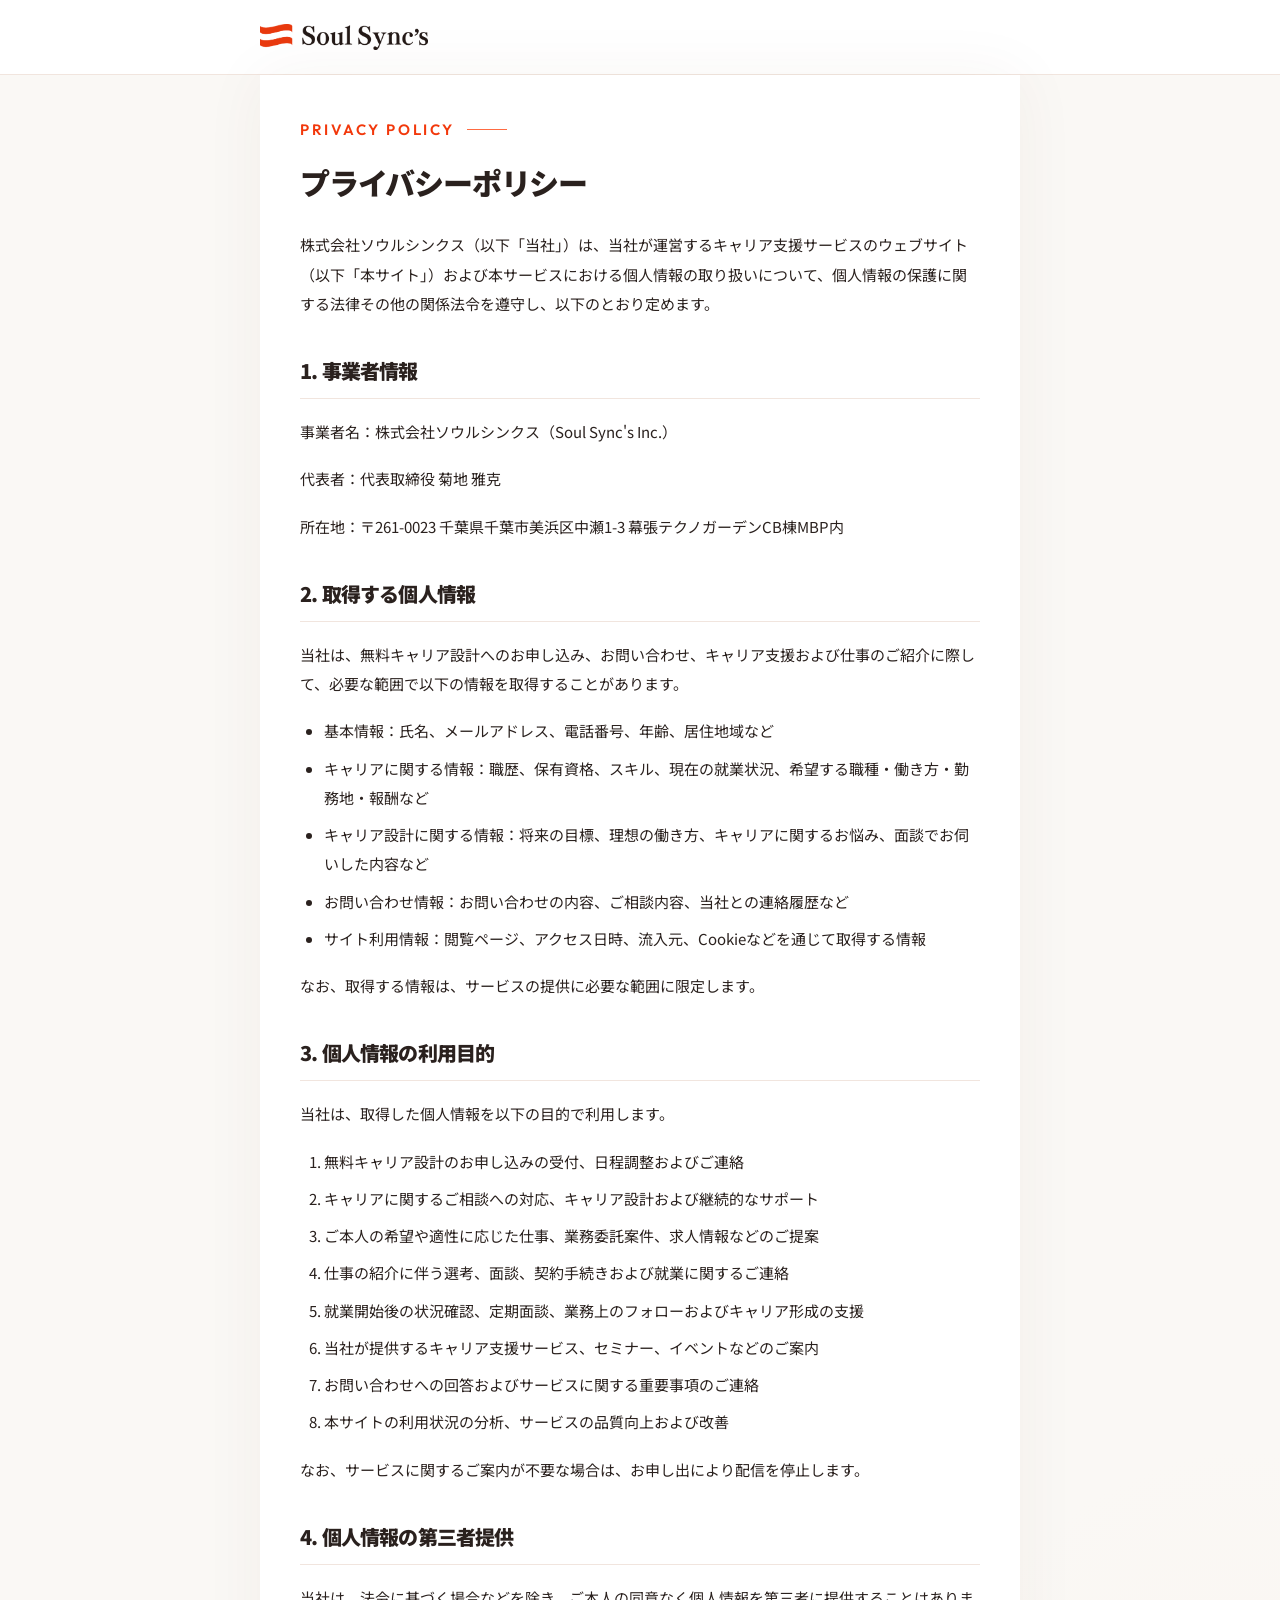
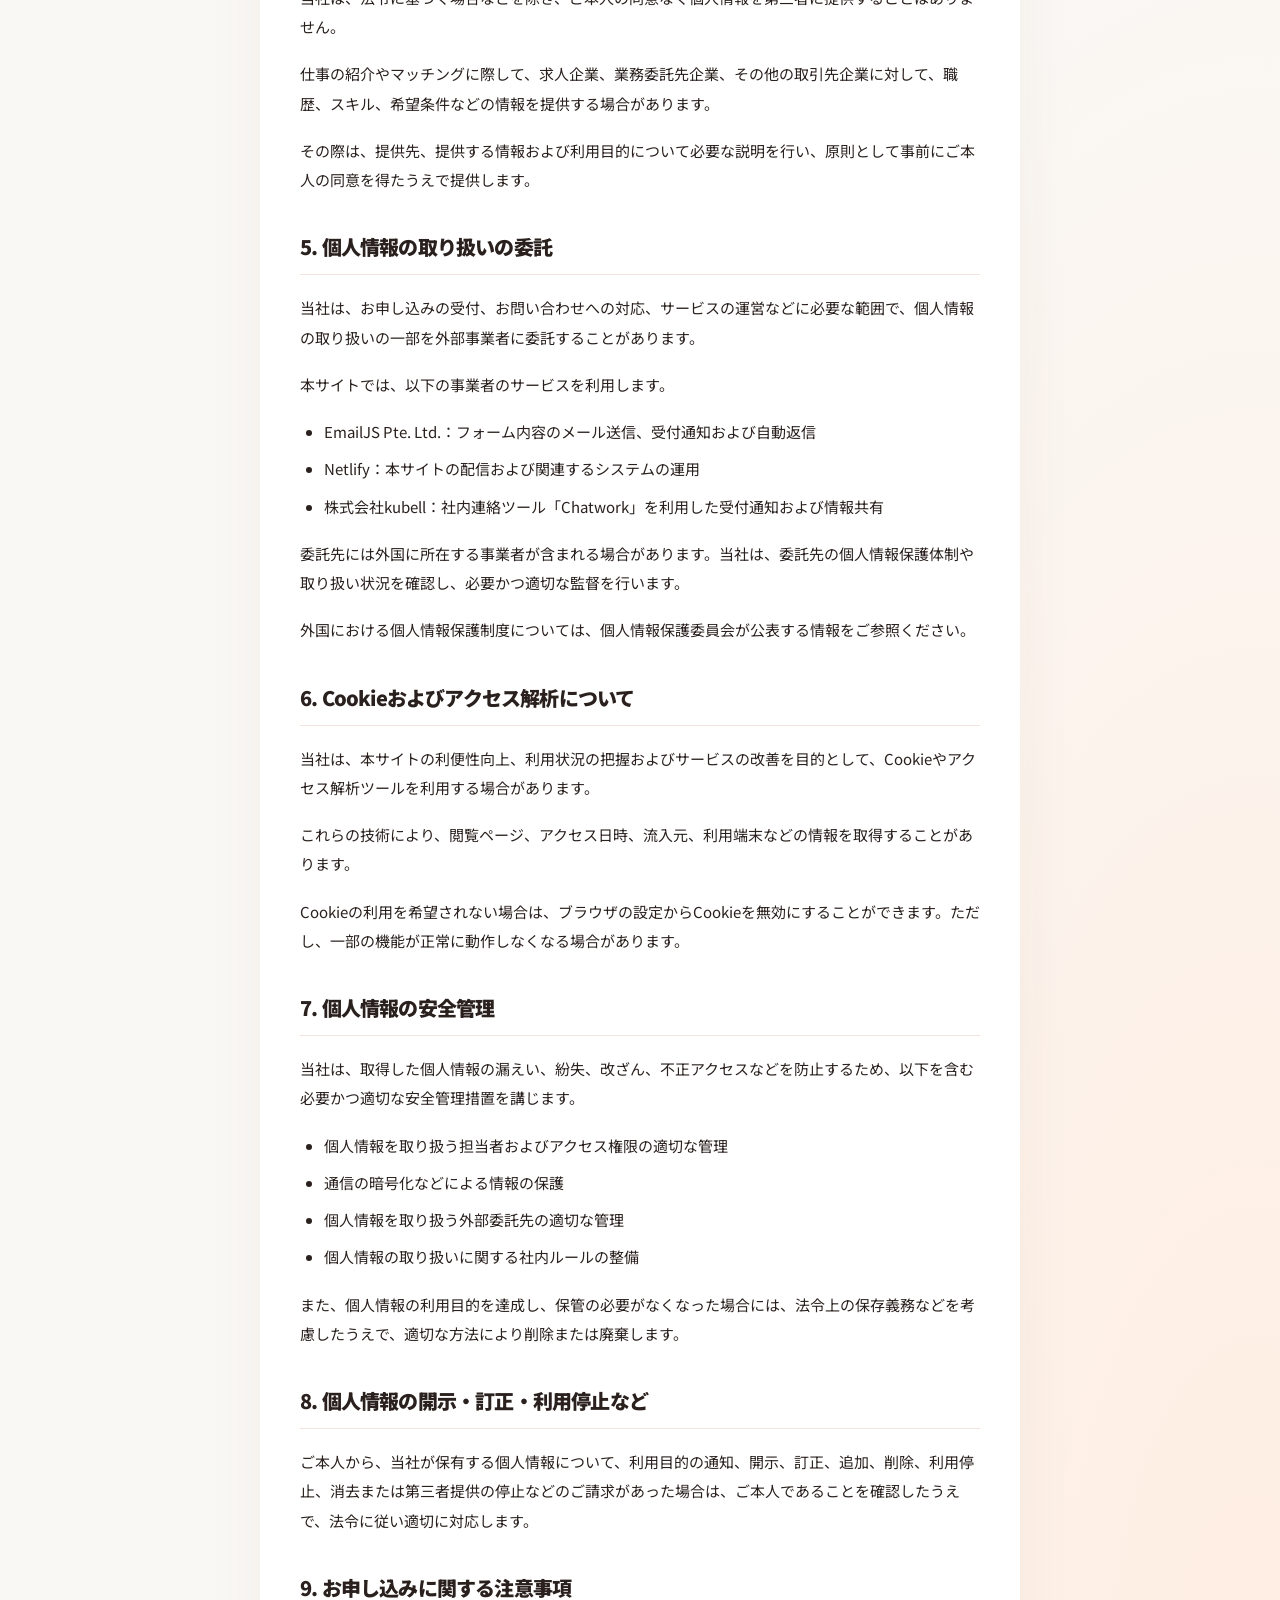
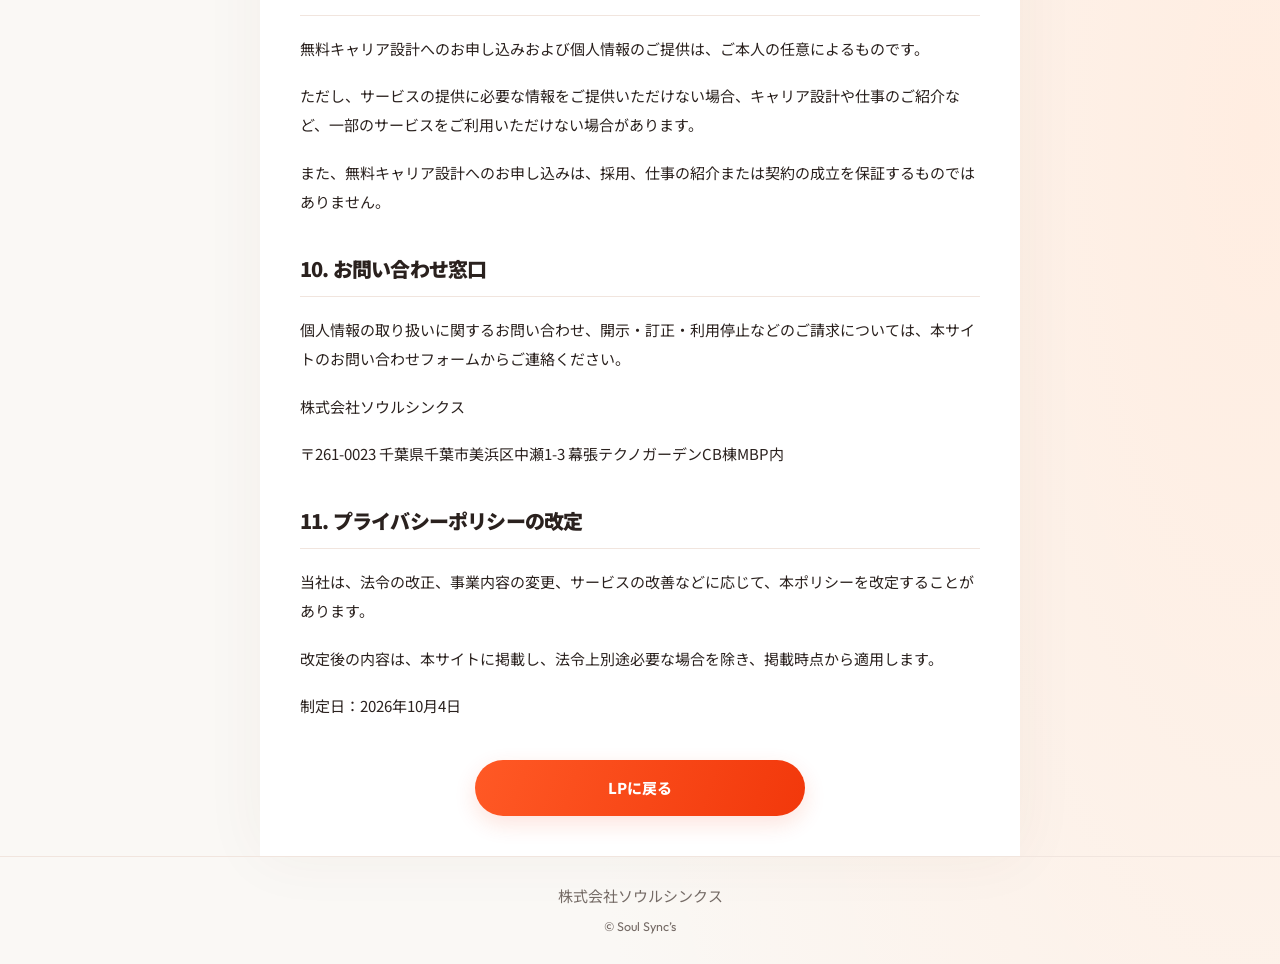
==== privacy-policy/index.html @ d0297e8c "Add files via upload" ====
<!doctype html>
<html lang="ja">
<head>
<meta charset="utf-8">
<meta name="viewport" content="width=device-width,initial-scale=1">
<title>プライバシーポリシー | Soul Sync’s ソウルシンクス</title>
<meta name="description" content="株式会社ソウルシンクスのキャリア支援サービスにおける個人情報の取得、利用目的、安全管理、お問い合わせ窓口について。">
<link rel="icon" href="/assets/favicon/favicon.svg" type="image/svg+xml">
<link rel="preconnect" href="https://fonts.googleapis.com">
<link rel="preconnect" href="https://fonts.gstatic.com" crossorigin>
<link href="https://fonts.googleapis.com/css2?family=Noto+Sans+JP:wght@400;500;600;700;800;900&family=Outfit:wght@400;500;600;700&display=swap" rel="stylesheet">
<link rel="stylesheet" href="/css/style.css">
<link rel="stylesheet" href="/css/privacy-policy.css">
</head>
<body class="privacy-page">
<header class="privacy-header"><a href="/" aria-label="Soul Sync’s トップ"><img src="/assets/images/logo/soul-syncs.png" width="1024" height="161" alt="Soul Sync’s" class="logo"></a></header>
<main class="privacy-content">
<p class="section-label">PRIVACY POLICY</p>
<h1>プライバシーポリシー</h1>
<p>株式会社ソウルシンクス（以下「当社」）は、当社が運営するキャリア支援サービスのウェブサイト（以下「本サイト」）および本サービスにおける個人情報の取り扱いについて、個人情報の保護に関する法律その他の関係法令を遵守し、以下のとおり定めます。</p>
<section><h2>1. 事業者情報</h2>
<p>事業者名：株式会社ソウルシンクス（Soul Sync's Inc.）</p>
<p>代表者：代表取締役 菊地 雅克</p>
<p>所在地：〒261-0023 千葉県千葉市美浜区中瀬1-3 幕張テクノガーデンCB棟MBP内</p></section>
<section><h2>2. 取得する個人情報</h2>
<p>当社は、無料キャリア設計へのお申し込み、お問い合わせ、キャリア支援および仕事のご紹介に際して、必要な範囲で以下の情報を取得することがあります。</p>
<ul>
<li>基本情報：氏名、メールアドレス、電話番号、年齢、居住地域など</li>
<li>キャリアに関する情報：職歴、保有資格、スキル、現在の就業状況、希望する職種・働き方・勤務地・報酬など</li>
<li>キャリア設計に関する情報：将来の目標、理想の働き方、キャリアに関するお悩み、面談でお伺いした内容など</li>
<li>お問い合わせ情報：お問い合わせの内容、ご相談内容、当社との連絡履歴など</li>
<li>サイト利用情報：閲覧ページ、アクセス日時、流入元、Cookieなどを通じて取得する情報</li>
</ul>
<p>なお、取得する情報は、サービスの提供に必要な範囲に限定します。</p></section>
<section><h2>3. 個人情報の利用目的</h2>
<p>当社は、取得した個人情報を以下の目的で利用します。</p>
<ol>
<li>無料キャリア設計のお申し込みの受付、日程調整およびご連絡</li>
<li>キャリアに関するご相談への対応、キャリア設計および継続的なサポート</li>
<li>ご本人の希望や適性に応じた仕事、業務委託案件、求人情報などのご提案</li>
<li>仕事の紹介に伴う選考、面談、契約手続きおよび就業に関するご連絡</li>
<li>就業開始後の状況確認、定期面談、業務上のフォローおよびキャリア形成の支援</li>
<li>当社が提供するキャリア支援サービス、セミナー、イベントなどのご案内</li>
<li>お問い合わせへの回答およびサービスに関する重要事項のご連絡</li>
<li>本サイトの利用状況の分析、サービスの品質向上および改善</li>
</ol>
<p>なお、サービスに関するご案内が不要な場合は、お申し出により配信を停止します。</p></section>
<section><h2>4. 個人情報の第三者提供</h2>
<p>当社は、法令に基づく場合などを除き、ご本人の同意なく個人情報を第三者に提供することはありません。</p>
<p>仕事の紹介やマッチングに際して、求人企業、業務委託先企業、その他の取引先企業に対して、職歴、スキル、希望条件などの情報を提供する場合があります。</p>
<p>その際は、提供先、提供する情報および利用目的について必要な説明を行い、原則として事前にご本人の同意を得たうえで提供します。</p></section>
<section><h2>5. 個人情報の取り扱いの委託</h2>
<p>当社は、お申し込みの受付、お問い合わせへの対応、サービスの運営などに必要な範囲で、個人情報の取り扱いの一部を外部事業者に委託することがあります。</p>
<p>本サイトでは、以下の事業者のサービスを利用します。</p>
<ul>
<li>EmailJS Pte. Ltd.：フォーム内容のメール送信、受付通知および自動返信</li>
<li>Netlify：本サイトの配信および関連するシステムの運用</li>
<li>株式会社kubell：社内連絡ツール「Chatwork」を利用した受付通知および情報共有</li>
</ul>
<p>委託先には外国に所在する事業者が含まれる場合があります。当社は、委託先の個人情報保護体制や取り扱い状況を確認し、必要かつ適切な監督を行います。</p>
<p>外国における個人情報保護制度については、個人情報保護委員会が公表する情報をご参照ください。</p></section>
<section><h2>6. Cookieおよびアクセス解析について</h2>
<p>当社は、本サイトの利便性向上、利用状況の把握およびサービスの改善を目的として、Cookieやアクセス解析ツールを利用する場合があります。</p>
<p>これらの技術により、閲覧ページ、アクセス日時、流入元、利用端末などの情報を取得することがあります。</p>
<p>Cookieの利用を希望されない場合は、ブラウザの設定からCookieを無効にすることができます。ただし、一部の機能が正常に動作しなくなる場合があります。</p></section>
<section><h2>7. 個人情報の安全管理</h2>
<p>当社は、取得した個人情報の漏えい、紛失、改ざん、不正アクセスなどを防止するため、以下を含む必要かつ適切な安全管理措置を講じます。</p>
<ul>
<li>個人情報を取り扱う担当者およびアクセス権限の適切な管理</li>
<li>通信の暗号化などによる情報の保護</li>
<li>個人情報を取り扱う外部委託先の適切な管理</li>
<li>個人情報の取り扱いに関する社内ルールの整備</li>
</ul>
<p>また、個人情報の利用目的を達成し、保管の必要がなくなった場合には、法令上の保存義務などを考慮したうえで、適切な方法により削除または廃棄します。</p></section>
<section><h2>8. 個人情報の開示・訂正・利用停止など</h2>
<p>ご本人から、当社が保有する個人情報について、利用目的の通知、開示、訂正、追加、削除、利用停止、消去または第三者提供の停止などのご請求があった場合は、ご本人であることを確認したうえで、法令に従い適切に対応します。</p></section>
<section><h2>9. お申し込みに関する注意事項</h2>
<p>無料キャリア設計へのお申し込みおよび個人情報のご提供は、ご本人の任意によるものです。</p>
<p>ただし、サービスの提供に必要な情報をご提供いただけない場合、キャリア設計や仕事のご紹介など、一部のサービスをご利用いただけない場合があります。</p>
<p>また、無料キャリア設計へのお申し込みは、採用、仕事の紹介または契約の成立を保証するものではありません。</p></section>
<section><h2>10. お問い合わせ窓口</h2>
<p>個人情報の取り扱いに関するお問い合わせ、開示・訂正・利用停止などのご請求については、本サイトのお問い合わせフォームからご連絡ください。</p>
<p>株式会社ソウルシンクス</p>
<p>〒261-0023 千葉県千葉市美浜区中瀬1-3 幕張テクノガーデンCB棟MBP内</p></section>
<section><h2>11. プライバシーポリシーの改定</h2>
<p>当社は、法令の改正、事業内容の変更、サービスの改善などに応じて、本ポリシーを改定することがあります。</p>
<p>改定後の内容は、本サイトに掲載し、法令上別途必要な場合を除き、掲載時点から適用します。</p>
<p>制定日：2026年10月4日</p></section>
<a class="btn btn-primary privacy-home" href="/">LPに戻る</a>
</main>
<footer class="privacy-footer"><p>株式会社ソウルシンクス</p><small>© Soul Sync’s</small></footer>
</body>
</html>
---- css/style.css ----
:root{--color-primary:#f2380b;--color-secondary:#ff6b42;--color-accent:#fff0e8;--color-background:#faf8f5;--color-surface:#fff;--color-text-primary:#2a211e;--color-text-secondary:#746a65;--color-border:#f1e5de;--radius:22px;--radius-small:10px;--shadow:0 6px 24px #713c2410;--space:24px;--container-width:430px;--header-height:64px}*{box-sizing:border-box}html{scroll-behavior:smooth;scroll-padding-top:calc(var(--header-height) + 16px)}body{margin:0;background:var(--color-background);color:var(--color-text-primary);font:15px/1.95 'Noto Sans JP',sans-serif}img{max-width:100%;height:auto;display:block}button,input,select,textarea{font:inherit}button,a,input,select,textarea{-webkit-tap-highlight-color:transparent}a{color:inherit}button{cursor:pointer}button:disabled{cursor:wait;opacity:.65}h1,h2,h3,p{margin:0}p+p{margin-top:18px}h1,h2,h3{line-height:1.55;font-weight:900;letter-spacing:-.04em}em{font-style:normal;color:var(--color-primary)}:focus-visible{outline:3px solid #2463a0;outline-offset:4px}[hidden]{display:none!important}.header{height:var(--header-height);position:sticky;top:0;z-index:20;background:#ffffffed;backdrop-filter:blur(12px);border-bottom:1px solid var(--color-border);display:flex;align-items:center;justify-content:space-between;padding:0 24px;gap:16px}.logo{width:168px;height:auto}.header-cta{display:none;text-decoration:none;font-size:14px;font-weight:700;color:var(--color-primary)}.menu-toggle{width:44px;height:44px;background:transparent;border:0;display:flex;flex-direction:column;justify-content:center;gap:6px;padding:10px}.menu-toggle span{height:2px;width:24px;background:var(--color-text-primary)}.mobile-nav{position:absolute;top:63px;left:0;right:0;background:white;box-shadow:var(--shadow);max-height:calc(100dvh - 64px);overflow:auto;padding:16px 24px}.mobile-nav a{display:block;padding:9px 0;text-decoration:none;border-bottom:1px solid var(--color-border)}main,.footer{width:100%;max-width:var(--container-width);margin-inline:auto;background:var(--color-surface)}.section{padding:52px var(--space);position:relative;isolation:isolate;overflow:hidden;scroll-margin-top:16px;background:radial-gradient(ellipse at 115% 0%,#ffe9db 0,transparent 38%),radial-gradient(ellipse at -20% 100%,#ffede0 0,transparent 35%),#fffdfb}.section:nth-child(even){background:radial-gradient(ellipse at 115% 90%,#ffe5d3 0,transparent 35%),#fffdfb}.section-label{font:600 11px/1.4 'Outfit',sans-serif;letter-spacing:.17em;color:var(--color-primary);display:flex;align-items:center;gap:12px;margin-bottom:14px}.section-label:after{content:'';width:40px;height:1px;background:var(--color-secondary)}.section-heading{font-size:28px;margin-bottom:22px}.hero{padding-top:34px}h1{font-size:36px;line-height:1.5;position:relative;z-index:1;margin-bottom:20px}.hero .mascot{float:right;width:146px;margin:4px -10px 12px 8px;border-radius:70px;mix-blend-mode:multiply}.hero-lead{font-size:16px;line-height:2.2}.hero .btn{clear:both;margin-top:30px}.mascot{width:160px;mix-blend-mode:multiply;border-radius:80px}.btn{display:flex;align-items:center;justify-content:center;gap:12px;min-height:56px;padding:14px 15px;border-radius:50px;border:0;text-decoration:none;font-weight:800;font-size:15px;line-height:1.6;transition:transform .2s,box-shadow .2s;background:var(--color-accent)}.btn-primary{width:100%;background:linear-gradient(110deg,#ff5925,var(--color-primary));color:white;box-shadow:0 8px 22px #f2380b24}.btn:hover{transform:translateY(-2px);box-shadow:0 10px 25px #f2380b30}.trust{padding:0;list-style:none;display:flex;gap:6px;margin:18px 0 0}.trust li{flex:1;text-align:center;background:#ffffffbd;border:1px solid var(--color-border);border-radius:30px;padding:10px 4px;font-size:10px;line-height:1.7}.card{background:var(--color-surface);border:1px solid var(--color-border);border-radius:var(--radius);box-shadow:var(--shadow);overflow:hidden}.card-grid{display:grid;gap:16px;margin-top:28px}.card-content{padding:22px}.card h3{font-size:19px;margin-bottom:10px}.card p{font-size:14px}.number{font:600 24px 'Outfit',sans-serif;color:var(--color-primary);display:block;margin-bottom:12px}.card-photo{width:100%;aspect-ratio:2.5;object-fit:cover}.problem-grid{display:grid;grid-template-columns:1fr 1fr;gap:12px;margin:24px 0}.problem{padding:16px 12px}.problem p{font-size:13px;line-height:1.85}.icon-circle{display:flex;align-items:center;justify-content:center;border-radius:50%;width:42px;height:42px;background:var(--color-accent);color:var(--color-primary);font:500 25px 'Outfit',sans-serif;margin-bottom:10px}.callout{padding:23px 20px;background:#fff0e8c9;border-radius:var(--radius);margin-top:25px}.callout strong{font-size:21px;display:block;margin:8px 0}.callout h3{font-size:20px;margin-bottom:10px}.center{text-align:center}.values-title{font-size:24px;margin-top:30px}.bullet-list{padding-left:20px;margin:12px 0}.bullet-list li::marker{color:var(--color-primary)}.check-list{list-style:none;padding:0;margin:0}.check-list li{padding:9px 0 9px 25px;position:relative;font-size:13px;border-bottom:1px solid #f5dfd1}.check-list li:before{content:'✓';position:absolute;left:0;color:var(--color-primary);font-weight:bold}.timeline{padding:0;margin:28px 0 0;list-style:none}.timeline li{position:relative;display:grid;grid-template-columns:38px 1fr;gap:10px;margin-bottom:16px}.timeline li:not(:last-child):before{content:'';position:absolute;left:18px;top:36px;bottom:-18px;border-left:2px dotted #ffa986;z-index:-1}.step-number{width:38px;height:38px;border-radius:50%;background:var(--color-primary);color:white;font:600 17px 'Outfit',sans-serif;display:flex;align-items:center;justify-content:center;margin-top:12px}.timeline .card{padding:18px}.timeline h3{font-size:17px}.closing{font-weight:800;text-align:center;font-size:18px;margin-top:28px}.section#community>.mascot{float:right;width:115px;margin:0 -4px 12px 8px}.note{font-size:12px;color:var(--color-text-secondary);line-height:1.9}.section>.note{margin-top:20px}.faq-list{display:grid;gap:12px}.faq-item{background:white;border:1px solid var(--color-border);border-radius:var(--radius);box-shadow:var(--shadow);padding:16px}.faq-toggle{padding:0;width:100%;background:none;border:0;display:grid;grid-template-columns:34px 1fr 20px;gap:10px;text-align:left;align-items:center;color:inherit;font-weight:800;font-size:15px;line-height:1.8}.faq-number{background:var(--color-accent);color:var(--color-primary);border-radius:50%;width:34px;height:34px;display:flex;align-items:center;justify-content:center;font-family:'Outfit',sans-serif}.faq-toggle[aria-expanded=true] .faq-number{background:var(--color-primary);color:white}.faq-sign{font-size:24px;color:var(--color-primary)}.faq-answer{background:#fff6f0;padding:16px;border-radius:12px;margin-top:16px}.faq-answer p{font-size:14px}.final-cta .section-heading{font-size:36px}.final-cta .mascot{width:135px;float:right;margin:0 -6px 10px 10px}.final-cta .btn{clear:both;margin-top:30px}.application .section-heading{text-align:center}.application .section-label{justify-content:center}.form{padding:22px 18px;margin-top:26px}.demo-notice{background:var(--color-accent);padding:10px;font-size:12px;margin-bottom:22px;border-radius:8px}.field{margin-bottom:20px}.field label:not(.consent),.field-label{display:block;font-size:15px;font-weight:700;margin-bottom:8px}.badge{font-size:11px;font-weight:500;background:var(--color-primary);color:white;padding:2px 7px;border-radius:5px;margin-left:9px;vertical-align:middle}input:not([type=checkbox]),select,textarea{display:block;width:100%;padding:12px;border:1px solid #e8cfc1;border-radius:var(--radius-small);background:white;color:var(--color-text-primary);min-height:48px;font-size:17px}textarea{resize:vertical}input::placeholder,textarea::placeholder{color:#8b8886;font-size:14px}[aria-invalid=true]{border-color:#bb2323!important}.field-error{font-size:12px;color:#b21f20;min-height:0;margin-top:5px}.field-error:empty{display:none}.consent{display:flex;align-items:flex-start;gap:10px;font-size:13px}.consent input{width:20px;height:20px;flex-shrink:0;accent-color:var(--color-primary);margin:3px 0}.privacy-link{color:var(--color-primary);text-underline-offset:4px}.form>.note{margin-top:14px}.form-summary{background:#fff0ee;color:#a62020;font-size:13px;padding:12px;margin-bottom:20px;border-radius:8px}#form-status:not(:empty){margin-top:18px;padding:15px;background:var(--color-accent);border-radius:10px;font-size:14px}.footer{text-align:center;padding:32px 24px;border-top:1px solid var(--color-border);font-size:13px}.footer .logo{margin:0 auto 18px;width:160px}.footer a{display:inline-block;margin:12px 0}.footer small{display:block;font-family:'Outfit',sans-serif;color:var(--color-text-secondary)}.side-nav,.side-mascot{display:none}.skip-link{position:fixed;left:10px;top:-100px;z-index:50;background:white;padding:10px}.skip-link:focus{top:10px}dialog{border:1px solid var(--color-border);border-radius:22px;padding:28px;max-width:500px;width:calc(100% - 40px);color:var(--color-text-primary)}dialog::backdrop{background:#2a211e66}dialog h2{font-size:22px;margin-bottom:16px}dialog .btn{margin-top:20px}dialog p{font-size:14px}@media(min-width:768px){main{box-shadow:0 0 60px #5e39190d}.header-cta{display:block;margin-left:auto}.header{padding-inline:36px}}@media(min-width:1200px){.menu-toggle{display:none}.header .logo{width:180px}}@media(prefers-reduced-motion:reduce){html{scroll-behavior:auto}*,*:before,*:after{animation:none!important;transition:none!important}}

/* First view only. The character uses the same asset as the desktop side. */
.hero {
  --hero-title-size: clamp(28px, 9vw, 38px);
  padding-block: 38px 30px;
  background: radial-gradient(ellipse at 95% 0%, #fff0e8 0, transparent 36%),
    radial-gradient(ellipse at 50% 100%, #ffe4c9 0, transparent 42%), #fffdf9;
}
.hero::before, .hero::after {
  content: "";
  position: absolute;
  pointer-events: none;
  z-index: -1;
}
.hero::before {
  width: 64%;
  aspect-ratio: 1;
  top: -16%;
  right: -37%;
  border: 1px solid #ff6b4240;
  border-radius: 45% 55% 35% 65%;
  transform: rotate(-20deg);
}
.hero::after {
  width: 100%;
  height: 85px;
  bottom: 0;
  left: 0;
  background: radial-gradient(circle at 50% 100%, #ffc78580 0 32px, transparent 33px),
    linear-gradient(160deg, transparent 30%, #ffddbd55 31%, transparent 65%);
  border-radius: 50% 50% 0 0;
}
.hero .section-label { font-size:10px; letter-spacing: .13em; margin-bottom: 20px; }
.hero .hero-main { position: relative; padding: 0; }
.hero .main-heading {
  margin: 0 0 26px;
  font-size:clamp(29px, 8.2vw, 36px);
  line-height: 1.55;
  font-weight: 800;
  letter-spacing: -.045em;
}
.hero .hero-heading-line { display: flex; align-items: baseline; white-space: nowrap; }
.hero .hero-heading-accent {
  position: relative;
  isolation: isolate;
  color: var(--color-primary);
  font-size:var(--hero-title-size);
  font-weight: 800;
}
.hero .hero-heading-accent::after {
  content: "";
  position: absolute;
  inset-inline: 1%;
  bottom: .05em;
  height: .12em;
  border-radius: 50%;
  background: #ffdabd;
  transform: rotate(-2deg);
  z-index: -1;
}
.hero .hero-heading-connect { font-size:.72em; color: var(--color-text-primary); }
.hero .hero-heading-question { display: block; white-space: nowrap; color: var(--color-text-primary); }
.hero .sub-copy, .hero .reassurance-copy, .hero .hero-future-copy {
  max-width: none;
  font-size:17px;
  font-weight: 500;
  line-height: 1.95;
  margin: 0;
}
.hero .reassurance-copy { margin-top: 22px; }
.hero .hero-reassurance-accent { display: inline-block; font-size:22px; font-weight: 700; color: var(--color-primary); }
.hero .hero-future-copy { margin-top: 12px; }
.hero .hero-character { position: static; width: fit-content; margin: 14px auto 0; }
.hero .hero-character img { display: block; width: auto; height: 170px; max-width: 100%; object-fit: contain; }
.hero .hero-cta { position: relative; z-index: 1; margin-top: 18px; }
.hero .hero-cta .btn {
  margin: 0;
  width: 100%;
  min-height: 60px;
  border-radius: 999px;
  background: var(--color-primary);
  color: white;
  box-shadow: 0 6px 18px #f2380b20;
  font-size:15px;
  font-weight: 700;
  gap: 10px;
}
.hero .hero-cta .btn:hover { background: #d93209; box-shadow: 0 8px 20px #f2380b26; }
.hero .hero-cta-icon { display: flex; align-items: center; flex-shrink: 0; }
.hero .hero-cta-icon svg { width: 22px; height: 22px; }
.hero .hero-benefits { list-style: none; padding: 0; margin: 22px 0 0; display: grid; gap: 8px; }
.hero .hero-benefits li { display: flex; align-items: center; gap: 10px; font-size:13px; font-weight: 500; line-height: 1.8; }
.hero .hero-benefits br { display: none; }
.hero .hero-benefit-icon {
  width: 30px; height: 30px; flex-shrink: 0;
  display: flex; align-items: center; justify-content: center;
  border-radius: 50%; background: var(--color-accent); color: var(--color-primary);
  font: 500 21px 'Outfit', sans-serif;
}
.hero .hero-benefit-icon svg { width: 22px; height: 22px; }
@media (min-width: 1200px) {
  .hero { padding-block: 48px 90px; }
  .hero .hero-character { display: none; }
  .hero .main-heading { margin-bottom: 32px; }
  .hero .hero-cta { margin-top: 28px; }
  .hero .hero-benefits { grid-template-columns: .85fr 1.5fr 1fr; gap: 6px; }
  .hero .hero-benefits li { gap: 4px; padding: 9px 5px; background: #ffffffb3; border: 1px solid var(--color-border); border-radius: 999px; font-size:10px; }
  .hero .hero-benefits br { display: initial; }
  .hero .hero-benefit-icon { width: 20px; height: 20px; background: transparent; font-size:20px; }
  .hero .hero-benefit-icon svg { width: 18px; height: 18px; }
}
@media (max-width: 359px) {
  .hero .sub-copy, .hero .reassurance-copy, .hero .hero-future-copy { font-size:16px; }
  .hero .hero-cta .btn { font-size:13px; gap: 7px; }
}

/* Desktop side columns; the main column remains centered at 430px. */
@media (min-width: 1200px) {
  body { background: radial-gradient(ellipse at 98% 80%, #ffede1 0, transparent 40%), #faf8f5; }
  .side-nav, .side-mascot {
    display: block;
    position: fixed;
    top: calc(var(--header-height) + 24px);
    bottom: 24px;
    max-height: none;
    transform: none;
    overflow-y: auto;
    overscroll-behavior-y: contain;
    scrollbar-width: thin;
    scrollbar-color: #edcfc0 transparent;
  }
  .side-nav {
    right: calc(50% + var(--container-width) / 2 + 38px);
    width: clamp(230px, calc((100vw - var(--container-width)) / 2 - 76px), 280px);
    padding: clamp(32px, 12vh, 110px) 12px 24px;
  }
  .side-nav .logo { width: 100%; max-width: 244px; object-fit: contain; }
  .side-nav p { margin: 20px 0 26px; font-size:13px; color: var(--color-text-secondary); }
  .side-nav a {
    display: block;
    text-decoration: none;
    color: var(--color-text-primary);
    padding: 10px 14px;
    border-left: 2px solid var(--color-border);
    font-size:13px;
    line-height: 1.7;
    transition: background-color .2s, color .2s, padding-left .2s;
  }
  .side-nav a:hover { background: #fff0e880; color: var(--color-primary); padding-left: 18px; }
  .side-nav a[aria-current=true] {
    background: var(--color-accent);
    border-color: var(--color-primary);
    color: var(--color-primary);
    font-weight: 700;
  }
  .side-mascot {
    left: calc(50% + var(--container-width) / 2 + 38px);
    width: clamp(270px, calc((100vw - var(--container-width)) / 2 - 76px), 330px);
    padding: 10px 8px 20px;
    text-align: center;
    isolation: isolate;
  }
  .side-mascot::before {
    content: '';
    position: absolute;
    z-index: -1;
    top: 230px;
    left: -12%;
    width: 110%;
    height: 360px;
    background: radial-gradient(circle at 25% 30%, #ffe6d980, transparent 55%), radial-gradient(circle at 80% 70%, #fff0e8, transparent 60%);
    border-radius: 50%;
    pointer-events: none;
  }
  .side-message {
    position: relative;
    padding: 22px 10px;
    margin: 12px 4px 25px;
    border: 2px solid #ffb39b;
    border-radius: 46% 42% 38% 40% / 48% 45% 42% 38%;
    background: #fffefa;
    box-shadow: 0 4px 20px #b7783910;
  }
  .side-message::after {
    content: '';
    position: absolute;
    left: 45%;
    bottom: -12px;
    width: 20px;
    height: 20px;
    background: #fffefa;
    border-right: 2px solid #ffb39b;
    border-bottom: 2px solid #ffb39b;
    transform: rotate(42deg) skew(10deg);
    border-radius: 0 0 8px 0;
  }
  .side-message p { font-size:clamp(18px, 1.4vw, 22px); font-weight: 800; line-height: 1.8; margin: 0; }
  .side-message span { color: var(--color-primary); background: linear-gradient(transparent 75%, #ffdabd 75%); }
  .side-character { position: relative; margin: 0 auto; width: 100%; }
  .side-character img { width: auto; height: clamp(290px, 43vh, 400px); max-width: 100%; object-fit: contain; margin-inline: auto; }
  .side-character::before, .side-message::before {
    content: '';
    position: absolute;
    width: 35px;
    height: 35px;
    background: linear-gradient(var(--color-secondary), var(--color-secondary)) 2px 3px / 5px 22px no-repeat,
      linear-gradient(var(--color-secondary), var(--color-secondary)) 20px 11px / 5px 22px no-repeat;
    transform: rotate(-35deg);
    opacity: .6;
    pointer-events: none;
  }
  .side-character::before { left: 2%; top: 18%; }
  .side-message::before { right: 6px; top: -23px; transform: rotate(25deg); }
  .side-social { margin-top: 18px; padding: 16px 12px; border: 1px solid #ffdacb; border-radius: var(--radius); background: #ffffffb3; }
  .side-social h2 { font-size:15px; color: var(--color-primary); letter-spacing: 0; font-weight: 700; }
  .social-links { display: flex; justify-content: center; gap: 10px; margin: 14px 0 12px; }
  .social-button {
    display: flex;
    align-items: center;
    justify-content: center;
    width: 49px;
    height: 49px;
    border: 1px solid var(--color-border);
    border-radius: 15px;
    background: white;
    color: var(--color-text-primary);
    padding: 0;
    box-shadow: 0 3px 8px #5027190b;
    transition: transform .2s, box-shadow .2s;
  }
  .social-instagram { color: #b83181; }
  .social-youtube { color: #e32620; }
  .social-button:disabled { opacity: .7; cursor: default; }
  a.social-button:hover { transform: translateY(-3px); box-shadow: 0 6px 14px #50271918; }
  .side-social p { margin: 0; font-size:11px; line-height: 1.8; color: var(--color-text-secondary); }
}
@media (min-width: 1200px) and (max-height: 750px) {
  .side-nav { padding-top: 24px; }
  .side-message { margin-top: 4px; padding-block: 15px; }
  .side-character img { height: 290px; }
}

/* SECTION 02 only: supplied illustrations and editable text. */
.problems-section { padding-block: 44px 48px; background: radial-gradient(ellipse at 100% 95%, #fff0e870, transparent 45%), #fffdfb; }
.problems-section .section-label { margin-bottom: 18px; }
.problems-section .problems-heading { font-size:clamp(26px, 6.7vw, 29px); line-height: 1.55; font-weight: 900; margin-bottom: 22px; text-wrap: pretty; }
.problems-section .problems-intro { font-size:15px; line-height: 1.95; }
.problems-section .problems-intro p+p { margin-top: 18px; }
.problems-section .problems-cards { list-style: none; padding: 0; margin: 28px 0 0; display: grid; grid-template-columns: 1fr; gap: 14px; }
.problems-section .problems-card { display: grid; grid-template-columns: 92px minmax(0,1fr); align-items: center; gap: 12px; padding: 12px; min-height: 124px; background: var(--color-surface); border: 1px solid var(--color-border); border-radius: 18px; box-shadow: 0 5px 18px #8c4d2710; }
.problems-section .problems-illustration { display: block; width: 100%; height: auto; object-fit: contain; }
.problems-section .problems-card p { font-size:16px; font-weight: 500; line-height: 1.85; overflow-wrap: anywhere; margin: 0; }
.problems-section .problems-card strong { color: var(--color-primary); font-weight: 800; }
.problems-section .problems-conclusion { position: relative; margin-top: 28px; padding: 26px 12px; text-align: center; background: linear-gradient(135deg,var(--color-accent),#fff5ee); border-radius: var(--radius); }
.problems-section .problems-conclusion p { font-size:13px; font-weight: 600; line-height: 1.9; margin: 0; }
.problems-section .problems-conclusion p+p { margin-top: 12px; }
.problems-section .problems-conclusion strong { display: inline-block; position: relative; isolation: isolate; font-size:clamp(22px, 5.8vw, 26px); font-weight: 800; line-height: 1.7; color: var(--color-primary); white-space: nowrap; letter-spacing: -.055em; }
.problems-section .problems-conclusion strong::after { content: ''; position: absolute; bottom: .06em; left: 2%; right: 2%; height: .2em; background: #ffd5b9; border-radius: 50%; transform: rotate(-2deg); z-index: -1; }
@media (min-width: 420px) {
  .problems-section .problems-cards { grid-template-columns: repeat(2,minmax(0,1fr)); gap: 10px; }
  .problems-section .problems-card { grid-template-columns: 64px minmax(0,1fr); gap: 7px; padding: 10px 8px; min-height: 142px; }
  .problems-section .problems-card p { font-size:13px; line-height: 1.75; }
}
@media (max-width: 359px) {
  .problems-section .problems-card { grid-template-columns: 74px minmax(0,1fr); gap: 10px; }
  .problems-section .problems-card p { font-size:15px; }
  .problems-section .problems-conclusion strong { font-size:20px; }
}

.problems-section .problems-heading>span { display: inline-block; white-space: nowrap; }

/* Readable vertical illustration cards, independent of shared card styling. */
.problems-section .problems-cards {
  grid-template-columns: repeat(2, minmax(0, 1fr));
  gap: 12px;
}
.problems-section .problems-card {
  display: flex;
  flex-direction: column;
  align-items: stretch;
  justify-content: flex-start;
  padding: 16px 12px 18px;
  gap: 12px;
  min-height: 0;
}
.problems-section .problems-illustration {
  width: min(100%, 132px);
  height: auto;
  margin-inline: auto;
  flex-shrink: 0;
}
.problems-section .problems-card p {
  font-size: 14px;
  line-height: 1.85;
  overflow-wrap: normal;
  text-wrap: pretty;
}
@media (max-width: 359px) {
  .problems-section .problems-cards { grid-template-columns: 1fr; }
  .problems-section .problems-illustration { width: min(100%, 150px); }
  .problems-section .problems-card p { font-size: 16px; text-align: center; }
}

/* Community introduction cards only. */
#community .community-cards { display: grid; gap: 18px; margin-top: 28px; clear: both; }
#community .community-card { display: grid; grid-template-columns: minmax(0,1fr); gap: 18px; padding: 22px 18px; border: 1px solid var(--color-border); border-radius: var(--radius); background: var(--color-surface); box-shadow: var(--shadow); }
#community .community-card-copy { min-width: 0; }
#community .community-card-heading { display: flex; align-items: baseline; gap: 10px; margin-bottom: 14px; }
#community .community-number { position: relative; flex-shrink: 0; padding-bottom: 7px; color: var(--color-primary); font: 600 28px/1 'Outfit', sans-serif; }
#community .community-number::after { content: ''; position: absolute; left: 0; right: 0; bottom: 0; height: 2px; border-radius: 2px; background: var(--color-primary); }
#community .community-card-heading h3 { font-size: 18px; font-weight: 800; line-height: 1.65; letter-spacing: -.04em; }
#community .community-description { font-size: 15px; line-height: 1.9; margin: 0; }
#community .community-achievement { padding: 12px; border-radius: 14px; background: #fff3ed; margin-top: 16px; }
#community .community-achievement p { margin: 0; color: var(--color-primary); font-size: 13px; line-height: 1.8; font-weight: 700; }
#community .community-achievement strong { display: inline-block; font-size: 19px; font-weight: 800; }
#community .community-achievement .community-recruitment { color: var(--color-text-primary); font-size: 12px; font-weight: 500; margin-top: 3px; }
#community .community-illustration { width: 100%; max-width: 300px; height: auto; object-fit: contain; justify-self: center; align-self: center; }
@media (min-width: 1200px) {
  #community .community-card { grid-template-columns: minmax(0,1.25fr) minmax(0,1fr); gap: 12px; padding: 18px 12px; }
  #community .community-card-heading { gap: 8px; flex-wrap: wrap; }
  #community .community-card-heading h3 { font-size: 17px; }
  #community .community-description { font-size: 14px; line-height: 1.85; }
  #community .community-achievement { padding: 10px; }
  #community .community-achievement p { font-size: 12px; }
  #community .community-achievement strong { font-size: 18px; }
}

/* WORK OPTIONS experience only. */
#work .work-experience { margin-top: 30px; padding: 22px 14px; border-radius: var(--radius); background: linear-gradient(145deg,#fff0e8,#fff9f4); }
#work .work-choices { border: 0; margin: 0; padding: 0; min-width: 0; }
#work .work-choices legend { width: 100%; padding: 0; margin-bottom: 18px; text-align: center; font-size: 18px; font-weight: 800; line-height: 1.8; }
#work .work-choice-grid { display: grid; grid-template-columns: repeat(2,minmax(0,1fr)); gap: 10px; }
#work .work-choice { position: relative; cursor: pointer; }
#work .work-choice input { position: absolute; width: 1px; height: 1px; margin: 0; opacity: 0; min-height: 0; padding: 0; }
#work .work-choice-body { position: relative; display: flex; flex-direction: column; align-items: center; justify-content: flex-start; height: 100%; padding: 8px 10px 16px; border: 2px solid var(--color-border); border-radius: 16px; background: white; transition: border-color 260ms, background-color 260ms; }
#work .work-choice-body img { width: min(100%,140px); height: auto; object-fit: contain; }
#work .work-choice-title { font-size: 14px; font-weight: 700; line-height: 1.7; text-align: center; }
#work .work-choice-check { position: absolute; right: 8px; top: 8px; display: none; width: 23px; height: 23px; align-items: center; justify-content: center; border-radius: 50%; background: var(--color-primary); color: white; font-size: 14px; }
#work .work-choice input:checked+.work-choice-body { border-color: var(--color-primary); background: #fff7f0; }
#work .work-choice input:checked+.work-choice-body .work-choice-check { display: flex; }
#work .work-choice input:checked+.work-choice-body .work-choice-title { color: var(--color-primary); }
#work .work-choice input:focus-visible+.work-choice-body { outline: 3px solid #2463a0; outline-offset: 3px; }
#work .work-choice:hover .work-choice-body { border-color: var(--color-secondary); }
#work .work-roadmap { margin-top: 28px; }
#work .work-roadmap h3 { font-size: 19px; line-height: 1.8; margin-bottom: 20px; }
#work .work-roadmap h3 span { color: var(--color-primary); }
#work .work-steps { margin: 0; padding: 0; list-style: none; display: grid; gap: 24px; }
#work .work-step { position: relative; display: grid; grid-template-columns: 90px minmax(0,1fr); gap: 2px 10px; align-items: center; padding: 14px 12px; border-radius: 16px; background: #fffffff0; border: 1px solid var(--color-border); }
#work .work-step:not(:last-child)::after { content: '↓'; position: absolute; left: 50%; bottom: -27px; transform: translateX(-50%); color: var(--color-secondary); font-size: 21px; line-height: 24px; }
#work .work-step-label { grid-column: 1 / -1; font: 600 12px/1.5 'Outfit',sans-serif; letter-spacing: .07em; color: var(--color-primary); }
#work .work-step img { width: 90px; height: auto; object-fit: contain; }
#work .work-step-title { font-size: 16px; line-height: 1.8; margin: 0; font-weight: 700; }
#work .work-step:last-child { border-color: #ffbc9c; background: #fffaf4; }
#work .work-roadmap-note { font-size: 12px; color: var(--color-text-secondary); margin-top: 20px; line-height: 1.9; }
#work .work-roadmap-cta { margin-top: 20px; font-size: 14px; min-height: 60px; gap: 6px; padding-inline: 10px; }
#work .work-sr-only { position: absolute; width: 1px; height: 1px; padding: 0; margin: -1px; overflow: hidden; clip-path: inset(50%); white-space: nowrap; }
@media(max-width:359px) {
  #work .work-experience { padding-inline: 10px; }
  #work .work-choice-body { padding-inline: 7px; }
  #work .work-choice-title { font-size: 13px; }
  #work .work-step { grid-template-columns: 68px minmax(0,1fr); gap: 8px; padding-inline: 10px; }
  #work .work-step img { width: 68px; }
  #work .work-step-title { font-size: 15px; }
  #work .work-roadmap-cta { font-size: 12px; }
}

#work .work-choices legend>span { display: inline-block; white-space: nowrap; }

/* Small finishing adjustments within the established brand system. */
.problems-section .problems-conclusion { padding: 26px 20px; text-align: left; }
.problems-section .problems-conclusion p { font-size: 15px; font-weight: 500; line-height: 1.95; }
.problems-section .problems-conclusion strong { display: inline; white-space: normal; font-size: inherit; letter-spacing: 0; line-height: inherit; font-weight: 800; }
.problems-section .problems-conclusion strong::after { content: none; }
.career-conversation { margin-top: 28px; padding: 22px 18px; border: 1px solid var(--color-border); border-radius: var(--radius); background: #fffaf6; }
.career-conversation h3 { font-size: 20px; margin-bottom: 8px; }
.career-conversation dl { margin: 18px 0 0; }
.career-conversation dl>div { margin-top: 14px; }
.career-conversation dt { font-size: 12px; font-weight: 700; color: var(--color-text-secondary); margin-bottom: 5px; }
.career-conversation dd { margin: 0; padding: 14px; border-radius: 16px; background: white; font-size: 14px; line-height: 1.9; }
.career-conversation .conversation-advisor { margin-left: 14px; }
.career-conversation .conversation-advisor dd { background: var(--color-accent); }
.field-hint { font-size: 12px; color: var(--color-text-secondary); line-height: 1.8; margin-top: 8px; }
.section-heading, .card h3 { overflow-wrap: anywhere; text-wrap: pretty; }
.faq-toggle { min-height: 44px; }
.faq-toggle .faq-sign { transition: color 180ms ease-out; }
.btn { transition: transform 180ms ease-out, box-shadow 180ms ease-out, background-color 180ms ease-out; }
.btn:active { transform: translateY(1px) scale(.985); }
@media (hover: none) { .btn:hover { transform: none; } }
@media (prefers-reduced-motion: reduce) { .btn:active { transform: none; } }

/* WORK OPTIONS visual balance only; original PNG files remain unchanged. */
#work .work-choice-body { padding: 20px 10px 18px; gap: 12px; min-height: 184px; }
#work .work-visual { position: relative; display: block; flex-shrink: 0; overflow: hidden; width: clamp(72px, 24vw, 96px); height: clamp(72px, 24vw, 96px); margin-inline: auto; }
#work .work-visual>img { position: absolute; width: var(--asset-scale); max-width: none; height: auto; left: var(--asset-left); top: var(--asset-top); object-fit: contain; }
#work .work-choice-check { top: 7px; right: 7px; width: 20px; height: 20px; font-size: 12px; }
#work .work-step { display: flex; flex-direction: column; align-items: stretch; padding: 20px; gap: 12px; min-height: 180px; }
#work .work-step .work-visual { width: clamp(72px, 20vw, 96px); height: clamp(72px, 20vw, 96px); }
#work .work-step-label { align-self: flex-start; }
#work .work-step-title { text-align: center; font-size: 16px; line-height: 1.8; }
@media (min-width: 768px) {
  #work .work-choice-body { min-height: 200px; gap: 14px; }
  #work .work-choice-body .work-visual { width: 104px; height: 104px; }
  #work .work-step .work-visual { width: 96px; height: 96px; }
}
@media (min-width: 1200px) {
  #work .work-choice-body { min-height: 212px; gap: 16px; }
  #work .work-choice-body .work-visual { width: 112px; height: 112px; }
  #work .work-step .work-visual { width: 104px; height: 104px; }
}

/* Fit the visible artwork rather than the transparent canvas. Two-pixel safety margin. */
#work .work-visual-01 { --asset-scale: 210.52632%; --asset-left: -54.73684%; --asset-top: -55.00000%; }
#work .work-visual-02 { --asset-scale: 196.07843%; --asset-left: -48.03922%; --asset-top: -47.79412%; }
#work .work-visual-03 { --asset-scale: 202.02020%; --asset-left: -50.75758%; --asset-top: -51.01010%; }
#work .work-visual-04 { --asset-scale: 197.04433%; --asset-left: -48.27586%; --asset-top: -48.27586%; }
#work .work-visual-05 { --asset-scale: 228.57143%; --asset-left: -64.28571%; --asset-top: -64.28571%; }
#work .work-visual-06 { --asset-scale: 210.52632%; --asset-left: -54.93421%; --asset-top: -55.26316%; }
#work .work-visual-07 { --asset-scale: 217.68707%; --asset-left: -59.18367%; --asset-top: -58.50340%; }
#work .work-visual-08 { --asset-scale: 242.42424%; --asset-left: -71.21212%; --asset-top: -70.83333%; }

/* WORK OPTIONS roadmap copy: full descriptions, natural wrapping. */
#work .work-step-title { text-wrap: pretty; overflow-wrap: anywhere; }
#work .work-step-description { margin: 0; font-size: 14px; line-height: 1.9; text-align: left; color: var(--color-text-secondary); overflow-wrap: anywhere; }
#work .work-step { gap: 12px; }

/* ABOUT: consultation values, scoped to the three cards only. */
#about .about-values{margin-top:32px}
#about .about-values-heading{font-size:23px;line-height:1.65;text-wrap:pretty;overflow-wrap:anywhere}
#about .about-values-intro{margin-top:14px;line-height:1.95}
#about .about-values-grid{gap:16px;margin-top:24px}
#about .about-value-card .card-content{padding:22px}
#about .about-value-top{display:flex;align-items:center;justify-content:center;gap:22px;margin-bottom:18px}
#about .about-value-image{display:block;width:112px;height:112px;padding:8px;flex-shrink:0;border-radius:50%;overflow:hidden}
#about .about-value-image img{width:100%;height:100%;object-fit:contain}
#about .about-value-top .number{margin:0;font-size:32px}
#about .about-value-card h4{margin:0 0 12px;font-size:19px;font-weight:800;line-height:1.65;letter-spacing:-.04em;text-wrap:pretty;overflow-wrap:anywhere}
#about .about-value-card p{font-size:15px;line-height:1.95;overflow-wrap:anywhere}
@media(min-width:1200px){#about .about-value-image{width:120px;height:120px}}

/* Conversation speaker icons only. */
#career .career-conversation dt{display:flex;align-items:center;gap:10px;margin-bottom:8px}
#career .conversation-avatar{display:block;flex-shrink:0;width:44px;height:44px;border-radius:50%;overflow:hidden;background:var(--color-surface)}
#career .conversation-avatar img{width:100%;height:100%;object-fit:contain}

/* CAREER DESIGN: empathy callout only. */
#career .career-empathy{padding:24px 18px}
#career .career-empathy h3{font-size:22px;line-height:1.65;text-wrap:pretty}
#career .career-empathy-lead{font-size:14px;margin-top:10px}
#career .career-empathy-list{list-style:none;margin:20px 0 0;padding:0 14px;background:var(--color-surface);border-radius:16px}
#career .career-empathy-list li{display:flex;align-items:flex-start;gap:10px;padding:16px 0;font-size:14px;line-height:1.95;overflow-wrap:anywhere}
#career .career-empathy-list li+li{border-top:1px solid var(--color-border)}
#career .career-empathy-check{display:flex;align-items:center;justify-content:center;flex-shrink:0;width:24px;height:24px;margin-top:2px;border-radius:50%;background:var(--color-accent);color:var(--color-primary);font-weight:800}
#career .career-empathy-list strong{display:block;margin:0;font-size:inherit;font-weight:800;color:var(--color-primary);text-wrap:balance}
#career .career-empathy-message{margin-top:26px;text-align:center;font-size:18px;font-weight:800;line-height:1.85;text-wrap:pretty}
#career .career-empathy-note{margin-top:14px;font-size:13px;line-height:1.95}
#career .career-empathy-cta{margin-top:22px;font-size:14px}
#career .career-empathy-trust{margin-top:10px;text-align:center;font-size:11px;line-height:1.8;color:var(--color-text-secondary)}

/* Final consultation: match first-view reassurance styling. */
#final-cta .hero-benefits { list-style: none; padding: 0; margin: 22px 0 0; display: grid; gap: 8px; }
#final-cta .hero-benefits li { display: flex; align-items: center; gap: 10px; font-size:13px; font-weight: 500; line-height: 1.8; }
#final-cta .hero-benefits br { display: none; }
#final-cta .hero-benefit-icon {
  width: 30px; height: 30px; flex-shrink: 0;
  display: flex; align-items: center; justify-content: center;
  border-radius: 50%; background: var(--color-accent); color: var(--color-primary);
  font: 500 21px 'Outfit', sans-serif;
}
#final-cta .hero-benefit-icon svg { width: 22px; height: 22px; }
@media(min-width:1200px){
  #final-cta .hero-benefits { grid-template-columns: .85fr 1.5fr 1fr; gap: 6px; }
  #final-cta .hero-benefits li { gap: 4px; padding: 9px 5px; background: #ffffffb3; border: 1px solid var(--color-border); border-radius: 999px; font-size:10px; }
  #final-cta .hero-benefits br { display: initial; }
  #final-cta .hero-benefit-icon { width: 20px; height: 20px; background: transparent; font-size:20px; }
  #final-cta .hero-benefit-icon svg { width: 18px; height: 18px; }
}
#final-cta .mascot{border-radius:0}

/* SUPPORT: benefit-led illustrated cards. */
#support .support-cards{gap:18px}
#support .support-card{padding:20px 18px}
#support .support-card-top{display:grid;grid-template-columns:110px minmax(0,1fr);align-items:center;gap:12px;margin-bottom:16px}
#support .support-illustration{width:110px;height:auto;object-fit:contain}
#support .support-card-heading{min-width:0}
#support .support-category{display:flex;align-items:center;gap:8px;flex-wrap:wrap;margin-bottom:10px;font-size:12px;font-weight:700;color:var(--color-primary);line-height:1.7}
#support .support-category .number{margin:0;font-size:26px}
#support .support-card h3{margin:0;font-size:18px;line-height:1.75;word-break:normal;overflow-wrap:break-word;line-break:strict;text-wrap:pretty}
#support .support-description{font-size:15px;line-height:1.95;word-break:normal;overflow-wrap:break-word;line-break:strict}
#support .support-detail{margin-top:16px;padding:10px 12px;border-radius:12px;background:var(--color-accent);font-size:13px;font-weight:700;line-height:1.85;color:var(--color-primary);word-break:normal;overflow-wrap:break-word;line-break:strict}
#support .support-closing{margin-top:26px;padding:22px 18px;border-radius:var(--radius);background:var(--color-accent);text-align:center}
#support .support-closing p{font-size:14px;line-height:1.9;word-break:normal;overflow-wrap:break-word;line-break:strict}
#support .support-closing p+p{margin-top:12px}
#support .support-closing strong{font-size:18px;line-height:1.85;text-wrap:pretty}
@media(max-width:430px){#support .support-card-top{grid-template-columns:1fr;gap:10px}#support .support-illustration{width:120px;justify-self:center}}

/* CONTACT form only. */
#application .contact-reassurance{list-style:none;padding:0;margin:22px 0 0;font-size:13px;line-height:1.85}
#application .contact-reassurance li{display:flex;gap:8px;align-items:flex-start;margin-top:7px}
#application .contact-reassurance li::before{content:'✓';color:var(--color-primary);font-weight:800;flex-shrink:0}
#application .field-hint{font-size:12px;line-height:1.85;margin-top:8px;color:var(--color-text-secondary)}
#application .form .btn{gap:6px;font-size:14px;line-height:1.8}
#application .form textarea{line-height:1.85}

/* Smartphone first view: independent from the desktop hero. */
.hero-mobile { display: none; }
@media (max-width: 767px) {
  #top.hero { padding: 24px 16px 32px; isolation: isolate; background: linear-gradient(155deg, #fffdf9 20%, #fff0e8 72%, #fffdf9); overflow: hidden; }
  #top > .section-label, #top > .hero-main, #top > .hero-cta, #top > .hero-benefits { display: none; }
  #top .hero-mobile { display: block; position: relative; }
  #top .hero-mobile::before { content: ""; position: absolute; width: 360px; height: 470px; right: -170px; top: 155px; border-radius: 60% 40% 50% 50%; transform: rotate(25deg); background: linear-gradient(145deg, #fff0e8, #ffd29c); z-index: -1; pointer-events: none; }
  #top .hero-mobile::after { content: ""; position: absolute; width: 210px; height: 210px; right: -95px; top: -115px; border-radius: 50%; background: #fff0e8; z-index: -1; pointer-events: none; }
  #top .hero-mobile-heading { margin: 0 0 16px; font-size: clamp(29px, 8.5vw, 36px); line-height: 1.5; font-weight: 900; letter-spacing: -.045em; }
  #top .hero-mobile-heading > span { display: block; white-space: nowrap; }
  #top .hero-mobile-heading em { color: var(--color-primary); font-style: normal; }
  #top .hero-mobile-heading small { font-size: .68em; }
  #top .hero-mobile-subcopy { margin: 0; font-size: 15px; font-weight: 700; line-height: 1.8; }
  #top .hero-mobile-scene { position: relative; height: clamp(290px, 85vw, 365px); margin-top: 8px; }
  #top .hero-mobile-scene img { position: absolute; right: 0; bottom: 0; width: 64%; max-width: 240px; height: auto; object-fit: contain; }
  #top .hero-mobile-message { position: absolute; top: 75px; left: 0; z-index: 1; margin: 0; font-size: clamp(12px, 3.3vw, 14px); font-weight: 600; line-height: 1.9; transform: rotate(-6deg); }
  #top .hero-mobile-message strong { display: inline-block; color: var(--color-primary); font-size: 30px; border-bottom: 3px solid #ffd29c; line-height: 1.6; }
  #top .hero-mobile-button { display: flex; width: 100%; min-height: 64px; margin: 14px 0 0; padding: 15px 10px; gap: 7px; border-radius: 999px; font-size: clamp(13px, 3.7vw, 15px); line-height: 1.6; box-shadow: 0 7px 18px #f2380b26; }
  #top .hero-mobile-button > span:last-child { flex-shrink: 0; }
  #top .hero-mobile-benefits { display: grid; grid-template-columns: repeat(3, minmax(0, 1fr)); padding: 0; margin: 20px 0 0; list-style: none; gap: 0; }
  #top .hero-mobile-benefits li { display: flex; flex-direction: column; align-items: center; gap: 6px; font-size: clamp(10px, 2.8vw, 12px); font-weight: 700; line-height: 1.6; text-align: center; }
  #top .hero-mobile-benefits li + li { border-left: 1px solid var(--color-border); }
  #top .hero-mobile-benefit-icon { display: flex; align-items: center; justify-content: center; width: 36px; height: 36px; border-radius: 50%; background: var(--color-accent); color: var(--color-primary); font-size: 27px; }
  #top .hero-mobile-benefit-icon svg { width: 25px; height: 25px; }
}
@media (max-width: 359px) {
  #top .hero-mobile-button .hero-cta-icon { display: none; }
}

/* One-time entrance for the smartphone FV mascot only. */
@media (max-width: 767px) and (prefers-reduced-motion: no-preference) {
  #top .hero-mobile-scene img {
    transform-origin: center bottom;
    animation: thinkChanMobilePop .8s .2s cubic-bezier(.22, .61, .36, 1) 1 backwards;
  }
  @keyframes thinkChanMobilePop {
    0% { opacity: 0; transform: translateY(60px) scale(.9); }
    65% { opacity: 1; transform: translateY(-12px) scale(1.03); }
    85% { opacity: 1; transform: translateY(5px) scale(.98); }
    100% { opacity: 1; transform: translateY(0) scale(1); }
  }
}

/* Japanese text flow on phones/tablets; desktop typography is unchanged. */
@media (max-width: 1199px) {
  main .section :is(h1,h2,h3,h4,h5,h6,p,li,dt,dd,label,.btn,.field-label),
  .mobile-nav a, .footer p, dialog p {
    word-break: normal;
    overflow-wrap: break-word;
    line-break: strict;
  }
  main .section :is(h2,h3,h4,h5,h6),
  #about .about-values-heading, #about .about-value-card h4,
  #career .career-empathy h3, #support .support-card h3,
  #work .work-step-title {
    text-wrap: balance;
    overflow-wrap: break-word;
  }
  main .section :is(p,li,dd), #about .about-value-card p,
  #work .work-step-description, #support .support-description {
    text-wrap: pretty;
    overflow-wrap: break-word;
  }
  #career .career-empathy-list li > span:last-child,
  main .faq-toggle > span:nth-child(2), #work .work-step-title {
    min-width: 0;
  }
  #career .career-empathy-list li > span:last-child,
  #career .career-empathy-message { text-wrap: balance; }
  #career .career-empathy-list strong {
    display: inline;
    text-wrap: inherit;
  }
  #career .career-empathy-list { padding-inline: 12px; }
  #career .career-empathy-list li { gap: 8px; }
  #problems .problems-card p br,
  #problems > p br,
  #career > p br,
  #career .career-empathy-message br,
  #community .community-card h3 br,
  #application > p.center br { display: none; }
  #about > .section-heading br,
  #career > .section-heading br,
  #community > .section-heading br,
  #work > .section-heading br { display: none; }
}
---- css/privacy-policy.css ----
/* Standalone privacy policy; all rules are scoped to this page. */
.privacy-page .privacy-header{padding:24px max(20px,calc((100% - 760px)/2));border-bottom:1px solid var(--color-border);background:var(--color-surface)}
.privacy-page .privacy-content{width:100%;max-width:760px;padding:40px clamp(20px,4vw,40px);background:var(--color-surface)}
.privacy-page h1{font-size:clamp(24px,5vw,30px);line-height:1.6;margin-bottom:24px;text-wrap:balance}
.privacy-page h2{font-size:20px;line-height:1.7;padding-bottom:10px;margin:0 0 18px;border-bottom:1px solid var(--color-border);text-wrap:balance}
.privacy-page section{margin-top:36px}
.privacy-page :is(p,li,h1,h2){word-break:normal;overflow-wrap:break-word;line-break:strict}
.privacy-page :is(p,li){font-size:15px;line-height:1.95;text-wrap:pretty}
.privacy-page :is(ul,ol){padding-left:24px;margin:18px 0}
.privacy-page li+li{margin-top:8px}
.privacy-page .privacy-home{max-width:330px;margin:40px auto 0;min-height:56px}
.privacy-page .privacy-footer{padding:24px 20px;text-align:center;border-top:1px solid var(--color-border);color:var(--color-text-secondary)}
.privacy-page .privacy-footer small{font-family:'Outfit',sans-serif}
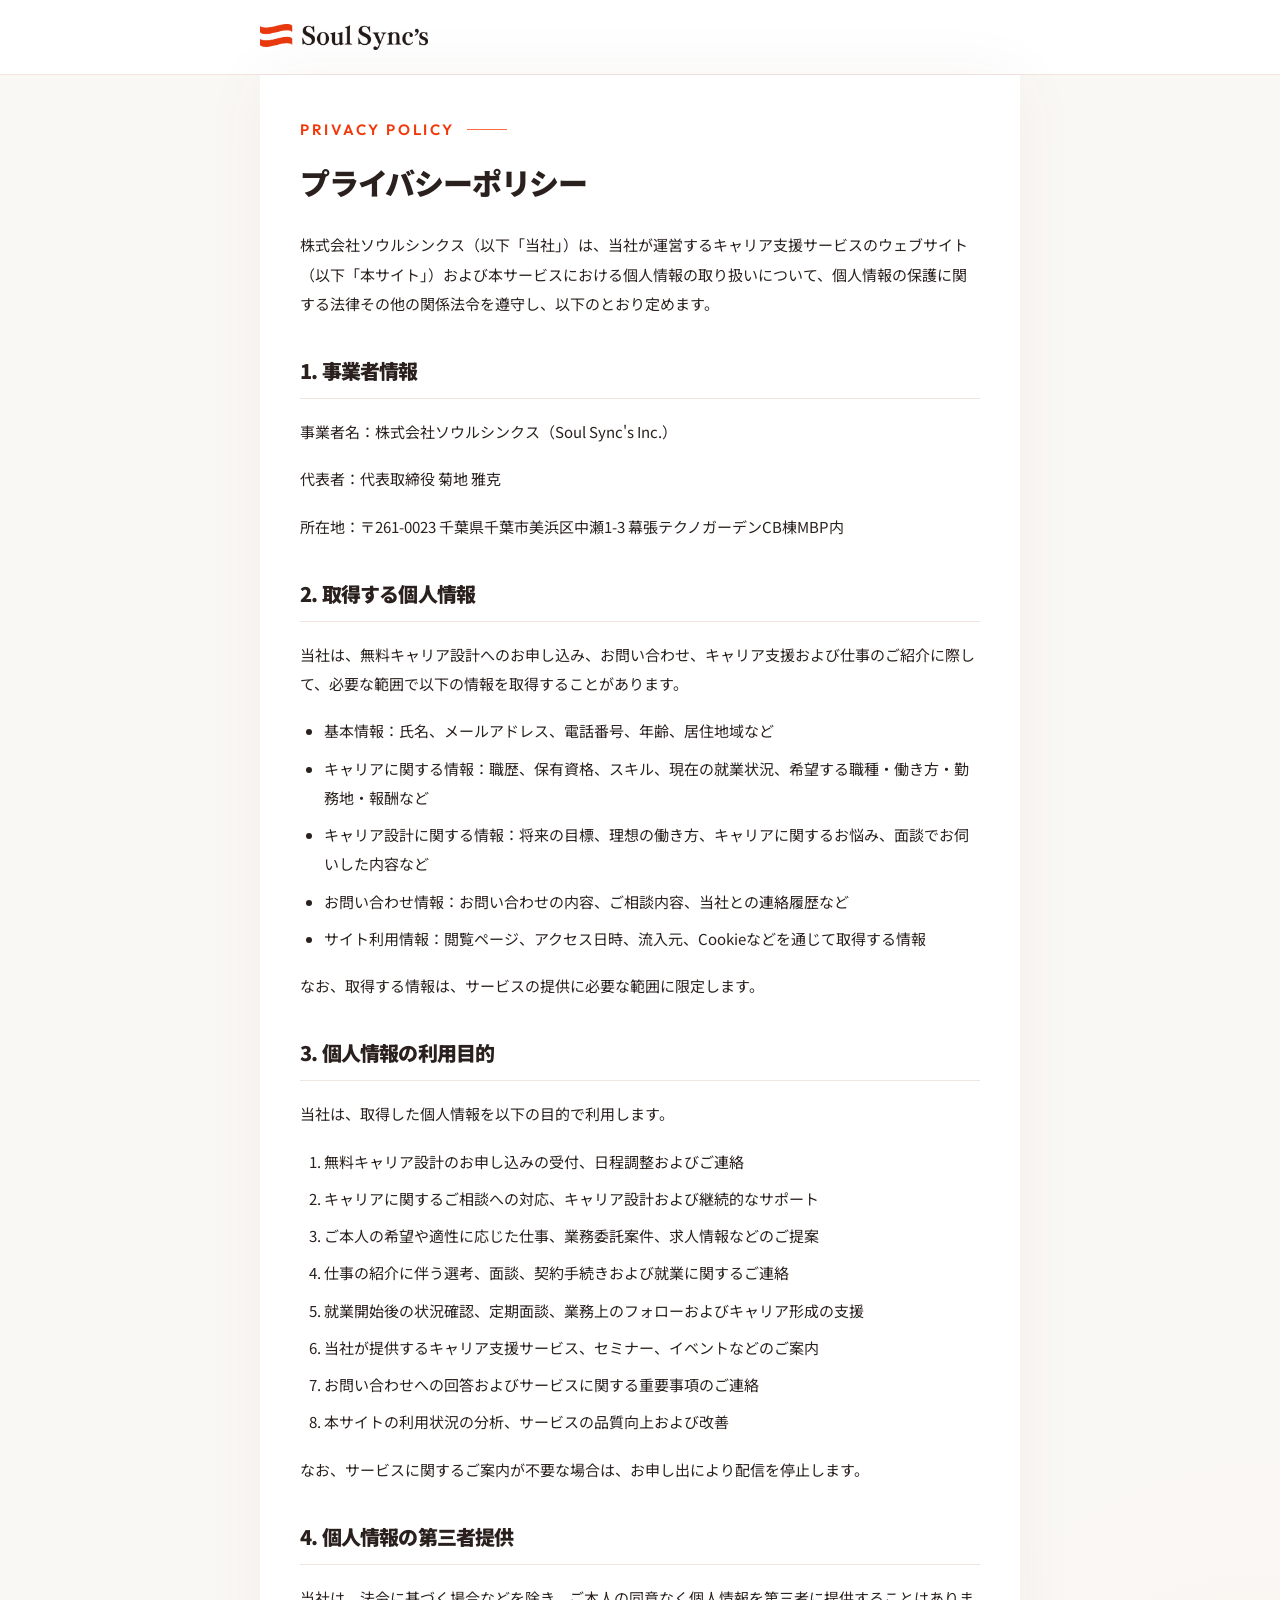
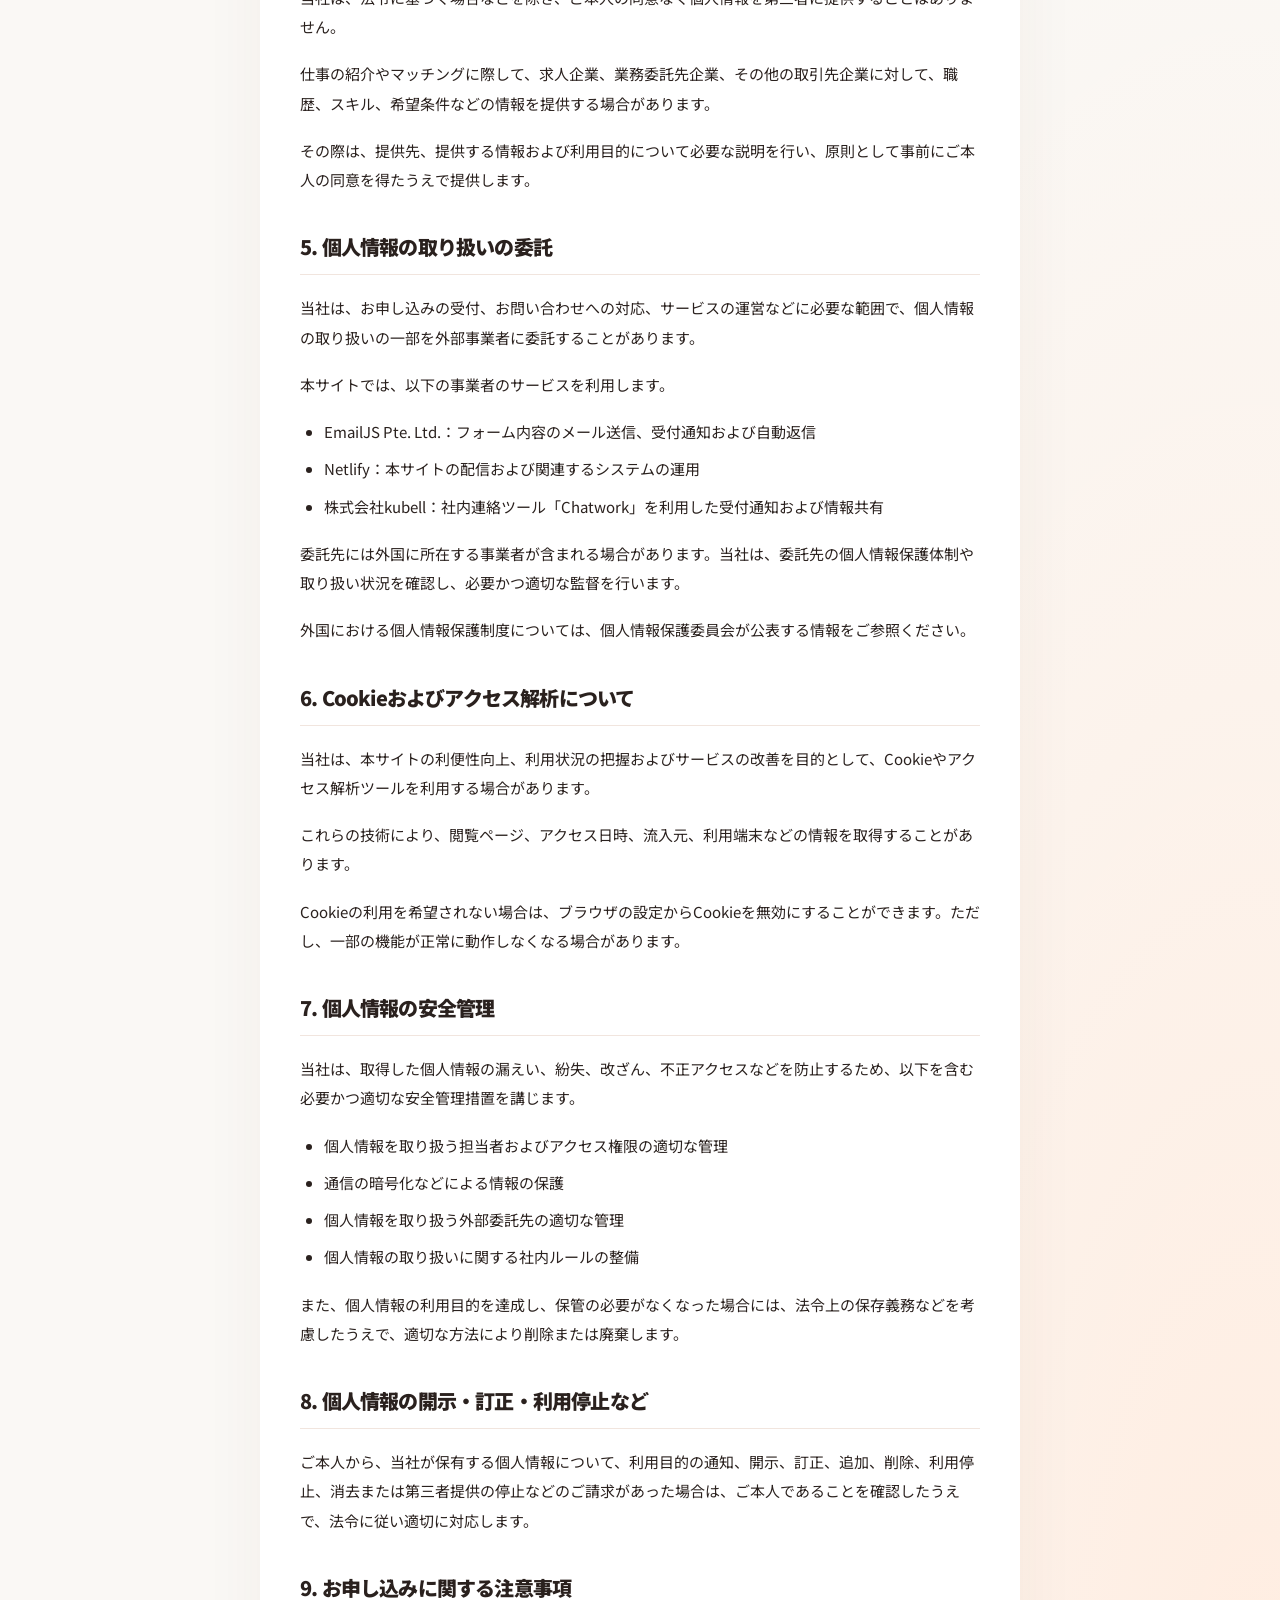
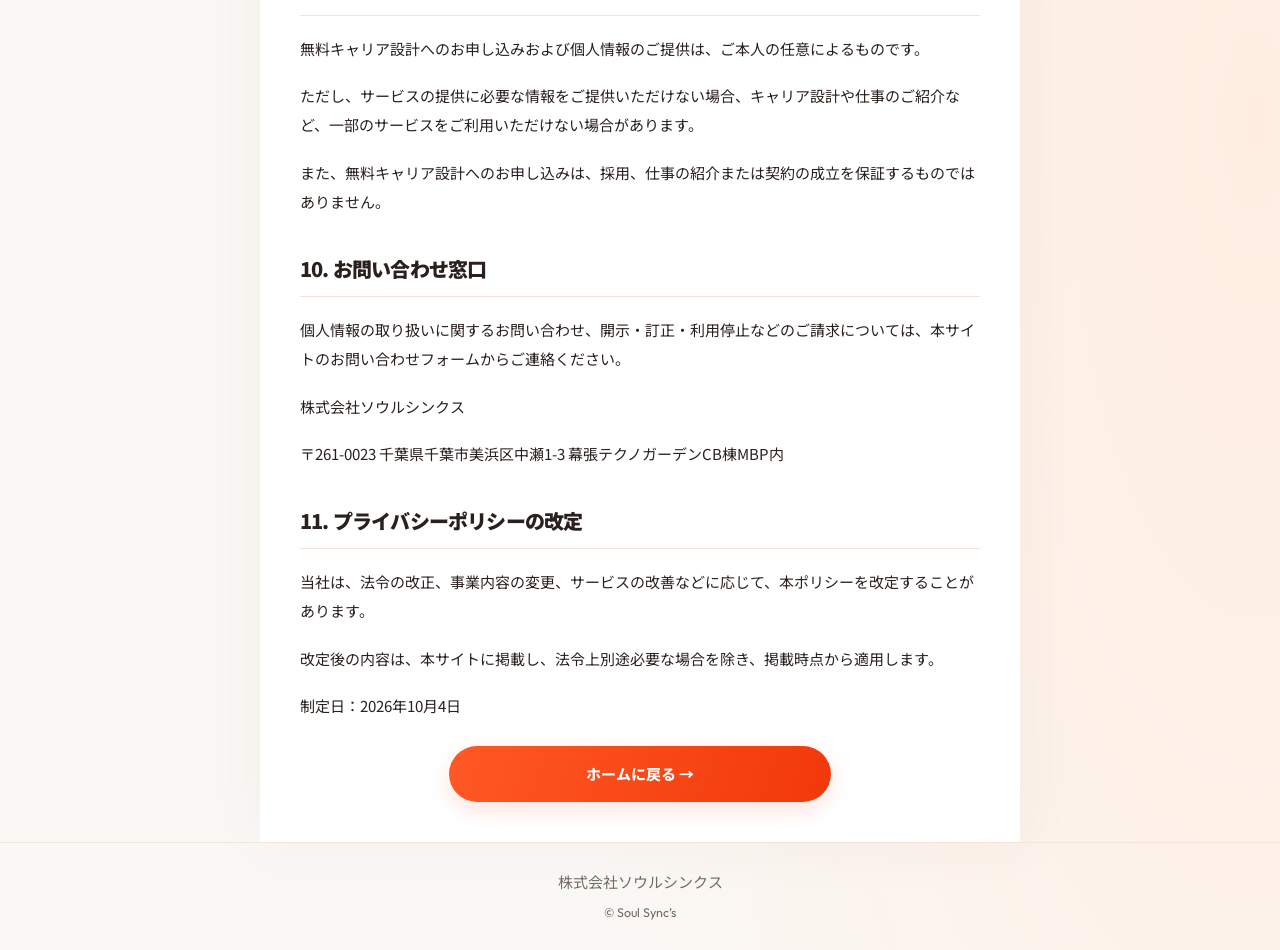
==== commit 86efe9dd: "Add files via upload" ====
--- a/privacy-policy/index.html
+++ b/privacy-policy/index.html
@@ -86,7 +86,7 @@
 <p>当社は、法令の改正、事業内容の変更、サービスの改善などに応じて、本ポリシーを改定することがあります。</p>
 <p>改定後の内容は、本サイトに掲載し、法令上別途必要な場合を除き、掲載時点から適用します。</p>
 <p>制定日：2026年10月4日</p></section>
-<a class="btn btn-primary privacy-home" href="/">LPに戻る</a>
+<a class="btn btn-primary privacy-home" href="/">ホームに戻る →</a>
 </main>
 <footer class="privacy-footer"><p>株式会社ソウルシンクス</p><small>© Soul Sync’s</small></footer>
 </body>
--- a/css/style.css
+++ b/css/style.css
@@ -588,3 +588,36 @@
   #community > .section-heading br,
   #work > .section-heading br { display: none; }
 }
+
+/* Desktop header CTA only; preserve the existing header dimensions. */
+@media (min-width: 1200px) {
+  .header .header-cta {
+    display: inline-flex;
+    align-items: center;
+    justify-content: center;
+    height: 44px;
+    padding: 10px 22px;
+    border-radius: 8px;
+    background: var(--color-primary);
+    color: #fff;
+    font-weight: 800;
+    line-height: 1.5;
+    transition: background-color .2s, transform .2s, box-shadow .2s;
+  }
+  .header .header-cta:hover {
+    background: #d93209;
+    transform: translateY(-2px);
+    box-shadow: 0 4px 12px #f2380b26;
+  }
+  .header .header-cta:focus-visible { outline-offset: 4px; }
+}
+@media (min-width: 1200px) and (prefers-reduced-motion: reduce) {
+  .header .header-cta { transition: none; }
+  .header .header-cta:hover { transform: none; }
+}
+
+/* Keep short semantic units intact, without locking whole sentences. */
+@media (max-width: 1199px) {
+  main .text-unit { white-space: nowrap; }
+  main :is(h2,h3,h4) { word-break: normal; line-break: strict; }
+}
--- a/css/privacy-policy.css
+++ b/css/privacy-policy.css
@@ -8,6 +8,6 @@
 .privacy-page :is(p,li){font-size:15px;line-height:1.95;text-wrap:pretty}
 .privacy-page :is(ul,ol){padding-left:24px;margin:18px 0}
 .privacy-page li+li{margin-top:8px}
-.privacy-page .privacy-home{max-width:330px;margin:40px auto 0;min-height:56px}
+.privacy-page .privacy-home{max-width:382px;margin:26px auto 0;min-height:56px;font-size:15px}
 .privacy-page .privacy-footer{padding:24px 20px;text-align:center;border-top:1px solid var(--color-border);color:var(--color-text-secondary)}
 .privacy-page .privacy-footer small{font-family:'Outfit',sans-serif}
